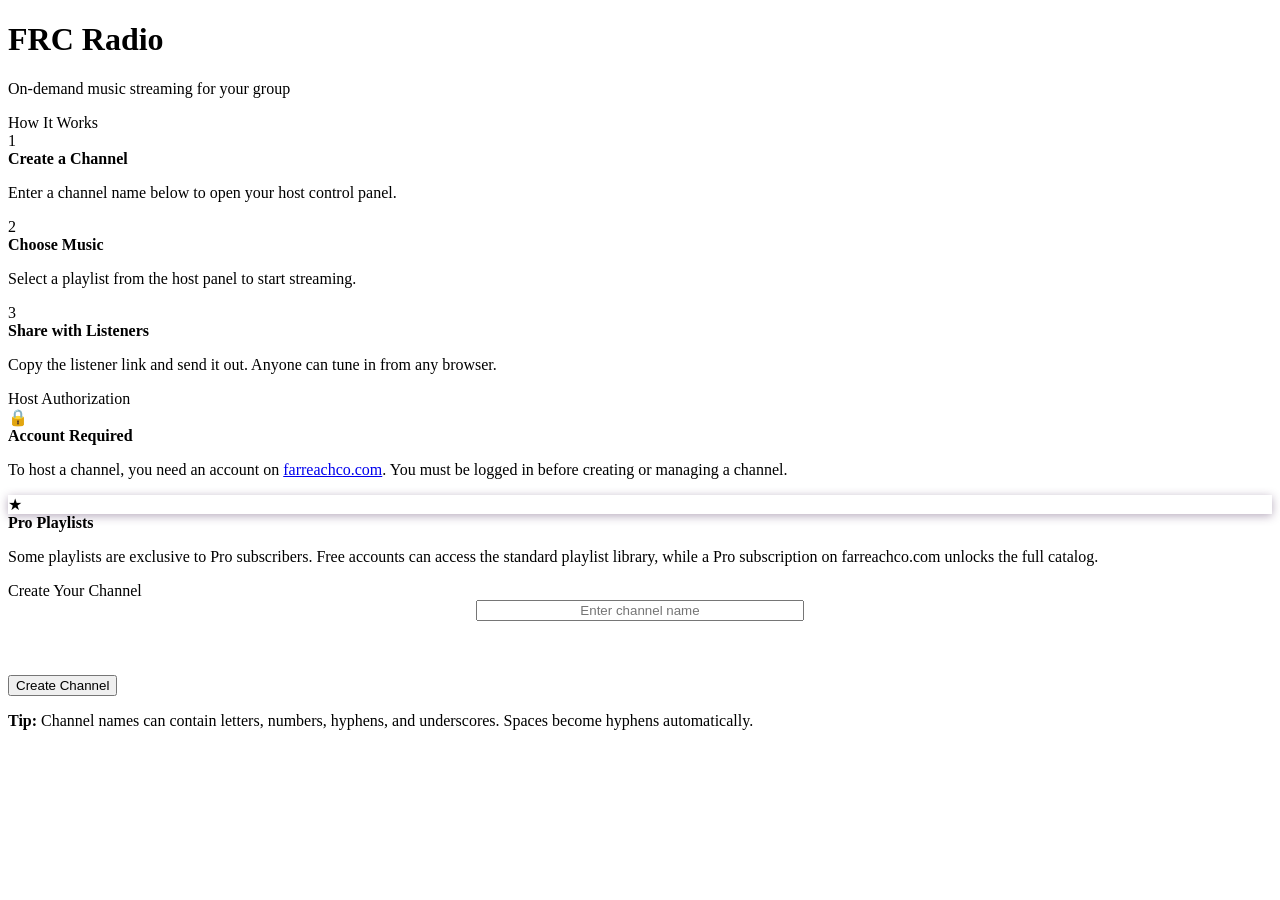
==== static/index.html @ 161c9769 "auth info" ====
<!DOCTYPE html>
<html>
  <head>
    <!-- Google tag (gtag.js) -->
    <script async src="https://www.googletagmanager.com/gtag/js?id=G-V5QGBFS43H"></script>
    <script>
      window.dataLayer = window.dataLayer || [];
      function gtag(){dataLayer.push(arguments);}
      gtag('js', new Date());
      gtag('config', 'G-V5QGBFS43H');
    </script>
    <meta charset="UTF-8" />
    <meta name="viewport" content="width=device-width, initial-scale=1.0" />
    <title>FRC Radio</title>
    <link rel="stylesheet" href="static/style.css" />
  </head>
  <body>
    <h1 class="fade-in">FRC Radio</h1>
    <p class="subtitle fade-in">On-demand music streaming for your group</p>

    <div class="card fade-in">
      <div class="card-header">How It Works</div>
      <div class="steps">
        <div class="step">
          <div class="step-num">1</div>
          <div class="step-content">
            <strong>Create a Channel</strong>
            <p>Enter a channel name below to open your host control panel.</p>
          </div>
        </div>
        <div class="step">
          <div class="step-num">2</div>
          <div class="step-content">
            <strong>Choose Music</strong>
            <p>Select a playlist from the host panel to start streaming.</p>
          </div>
        </div>
        <div class="step">
          <div class="step-num">3</div>
          <div class="step-content">
            <strong>Share with Listeners</strong>
            <p>Copy the listener link and send it out. Anyone can tune in from any browser.</p>
          </div>
        </div>
      </div>
    </div>

    <div class="card fade-in">
      <div class="card-header">Host Authorization</div>
      <div class="steps">
        <div class="step">
          <div class="step-num" style="background: linear-gradient(135deg, var(--blue), var(--blue4)); box-shadow: 0 2px 10px var(--glow-blue);">&#x1f512;</div>
          <div class="step-content">
            <strong>Account Required</strong>
            <p>To host a channel, you need an account on <a href="https://farreachco.com" target="_blank" rel="noopener">farreachco.com</a>. You must be logged in before creating or managing a channel.</p>
          </div>
        </div>
        <div class="step">
          <div class="step-num" style="background: linear-gradient(135deg, var(--purple), rgb(100, 60, 120)); box-shadow: 0 2px 10px rgba(73, 42, 87, 0.4);">&#x2605;</div>
          <div class="step-content">
            <strong>Pro Playlists</strong>
            <p>Some playlists are exclusive to Pro subscribers. Free accounts can access the standard playlist library, while a Pro subscription on farreachco.com unlocks the full catalog.</p>
          </div>
        </div>
      </div>
    </div>

    <div class="card fade-in">
      <div class="card-header">Create Your Channel</div>
      <input
        type="text"
        id="channel-input"
        placeholder="Enter channel name"
        maxlength="256"
        autocomplete="off"
        style="width: 100%; max-width: 320px; height: var(--butt-tall); text-align: center; display: block; margin: 0 auto 12px;"
      />
      <p id="error-msg" class="status-msg error" style="min-height: 1.4em;"></p>
      <button class="primary" onclick="createChannel()">Create Channel</button>
    </div>

    <div class="info-box fade-in">
      <p><strong>Tip:</strong> Channel names can contain letters, numbers, hyphens, and underscores. Spaces become hyphens automatically.</p>
    </div>

    <script>
      const input = document.getElementById("channel-input");
      const errorMsg = document.getElementById("error-msg");

      input.addEventListener("keypress", function(e) {
        if (e.key === "Enter") createChannel();
      });

      function formatChannelName(name) {
        name = name.trim();
        name = name.replace(/\s+/g, "-");
        name = name.replace(/[^a-zA-Z0-9_-]/g, "");
        name = name.replace(/-+/g, "-");
        name = name.replace(/^-+|-+$/g, "");
        return name;
      }

      function validateChannelName(name) {
        if (!name) return "Please enter a channel name";
        if (name.length > 256) return "Channel name is too long";
        if (!/^[a-zA-Z0-9_-]+$/.test(name)) return "Channel name contains invalid characters";
        return null;
      }

      function createChannel() {
        const rawName = input.value;
        const channelName = formatChannelName(rawName);
        const error = validateChannelName(channelName);
        if (error) {
          errorMsg.textContent = error;
          return;
        }
        errorMsg.textContent = "";
        window.location.href = `/host?channel=${encodeURIComponent(channelName)}`;
      }
    </script>
    <div id="site-footer" aria-hidden="true"></div>
  </body>
</html>
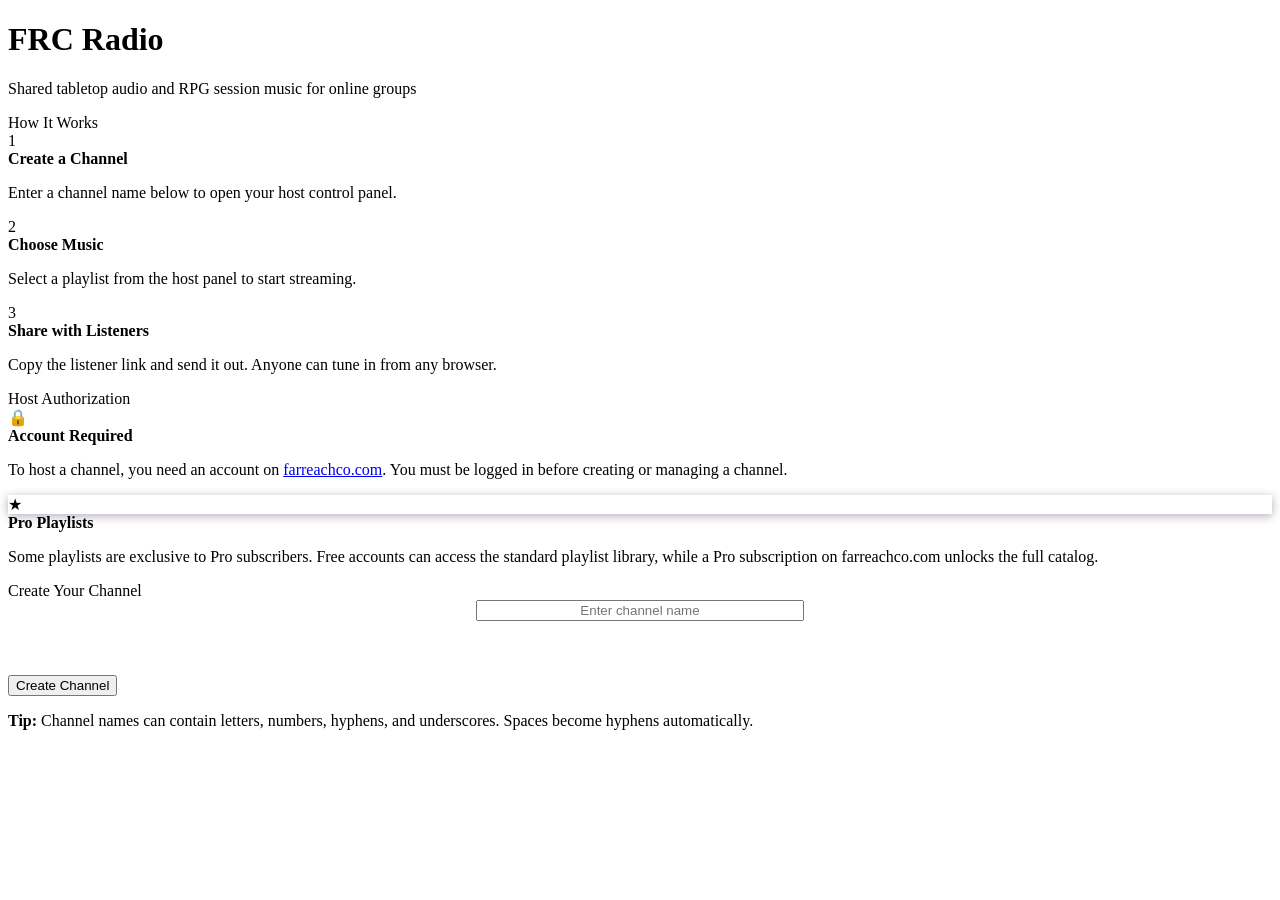
==== commit 040cbcb3: "feat(seo): target tabletop and rpg streaming search terms" ====
--- a/static/index.html
+++ b/static/index.html
@@ -11,12 +11,36 @@
     </script>
     <meta charset="UTF-8" />
     <meta name="viewport" content="width=device-width, initial-scale=1.0" />
-    <title>FRC Radio</title>
+    <title>FRC Radio | Tabletop Audio Streaming for Online Sessions</title>
+    <meta
+      name="description"
+      content="Tabletop audio streaming for online sessions with virtual tabletop audio, RPG session music, D&D ambience streaming, and shared RPG music with players instantly."
+    />
+    <meta
+      name="keywords"
+      content="tabletop audio streaming, virtual tabletop audio, RPG session music, D&D ambience streaming, shared tabletop audio, online RPG ambience, GM audio broadcast, tabletop soundboard online"
+    />
+    <meta name="robots" content="index, follow" />
+    <link rel="canonical" href="__BASE_URL__/" />
+    <meta property="og:type" content="website" />
+    <meta property="og:title" content="FRC Radio | Tabletop Audio Streaming for Online Sessions" />
+    <meta
+      property="og:description"
+      content="Shared tabletop audio and online RPG ambience with fast GM audio broadcast controls for remote players."
+    />
+    <meta property="og:url" content="__BASE_URL__/" />
+    <meta property="og:site_name" content="FRC Radio" />
+    <meta name="twitter:card" content="summary" />
+    <meta name="twitter:title" content="FRC Radio | Tabletop Audio Streaming for Online Sessions" />
+    <meta
+      name="twitter:description"
+      content="Virtual tabletop audio with RPG session music and D&D ambience streaming, shared with players instantly."
+    />
     <link rel="stylesheet" href="static/style.css" />
   </head>
   <body>
     <h1 class="fade-in">FRC Radio</h1>
-    <p class="subtitle fade-in">On-demand music streaming for your group</p>
+    <p class="subtitle fade-in">Shared tabletop audio and RPG session music for online groups</p>
 
     <div class="card fade-in">
       <div class="card-header">How It Works</div>
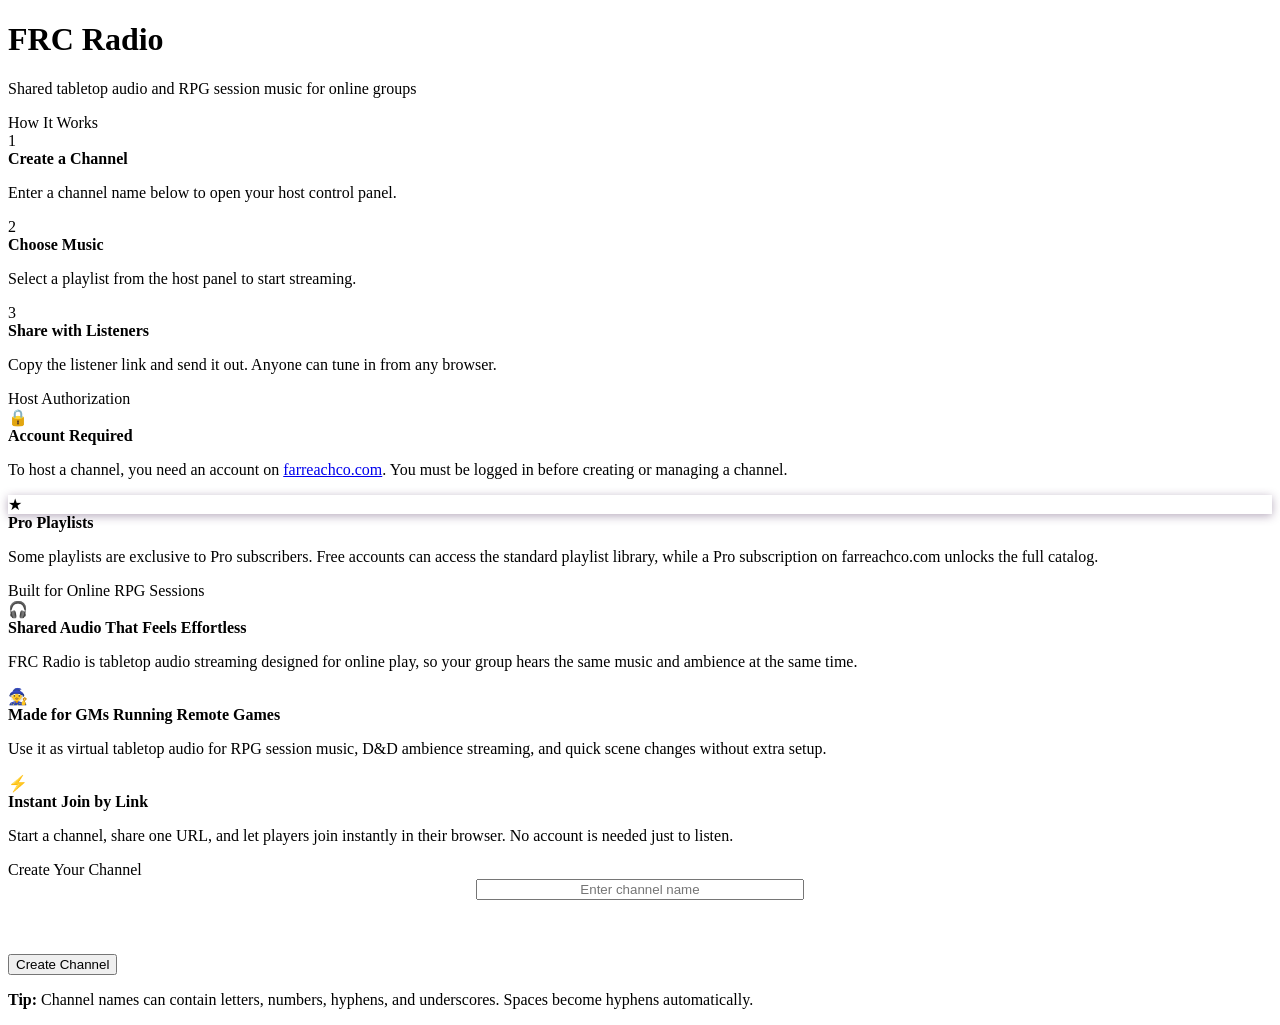
==== commit 1e8de34b: "refactor(seo): humanize homepage keyword copy" ====
--- a/static/index.html
+++ b/static/index.html
@@ -11,30 +11,30 @@
     </script>
     <meta charset="UTF-8" />
     <meta name="viewport" content="width=device-width, initial-scale=1.0" />
-    <title>FRC Radio | Tabletop Audio Streaming for Online Sessions</title>
+    <title>FRC Radio | Audio for Online Tabletop RPG Sessions</title>
     <meta
       name="description"
-      content="Tabletop audio streaming for online sessions with virtual tabletop audio, RPG session music, D&D ambience streaming, and shared RPG music with players instantly."
+      content="Run music and ambience for online tabletop RPG sessions. FRC Radio gives GMs a simple way to share background audio with players instantly through a browser link."
     />
     <meta
       name="keywords"
-      content="tabletop audio streaming, virtual tabletop audio, RPG session music, D&D ambience streaming, shared tabletop audio, online RPG ambience, GM audio broadcast, tabletop soundboard online"
+      content="tabletop audio streaming, virtual tabletop audio, RPG session music, D&D ambience streaming, shared tabletop audio, online RPG ambience, GM audio broadcast, tabletop soundboard online, play music for D&D online, share background music with players, online session ambience, D&D background music online, tabletop ambient sound player, RPG background music browser, instant join audio session, no account tabletop audio, browser audio broadcast, link invite music sharing, lightweight RPG radio"
     />
     <meta name="robots" content="index, follow" />
     <link rel="canonical" href="__BASE_URL__/" />
     <meta property="og:type" content="website" />
-    <meta property="og:title" content="FRC Radio | Tabletop Audio Streaming for Online Sessions" />
+    <meta property="og:title" content="FRC Radio | Audio for Online Tabletop RPG Sessions" />
     <meta
       property="og:description"
-      content="Shared tabletop audio and online RPG ambience with fast GM audio broadcast controls for remote players."
+      content="Create one link, invite players, and run background music and ambience in sync for your online campaign."
     />
     <meta property="og:url" content="__BASE_URL__/" />
     <meta property="og:site_name" content="FRC Radio" />
     <meta name="twitter:card" content="summary" />
-    <meta name="twitter:title" content="FRC Radio | Tabletop Audio Streaming for Online Sessions" />
+    <meta name="twitter:title" content="FRC Radio | Audio for Online Tabletop RPG Sessions" />
     <meta
       name="twitter:description"
-      content="Virtual tabletop audio with RPG session music and D&D ambience streaming, shared with players instantly."
+      content="A lightweight browser audio tool for GMs who want to share session music and ambience with players fast."
     />
     <link rel="stylesheet" href="static/style.css" />
   </head>
@@ -84,6 +84,33 @@
           <div class="step-content">
             <strong>Pro Playlists</strong>
             <p>Some playlists are exclusive to Pro subscribers. Free accounts can access the standard playlist library, while a Pro subscription on farreachco.com unlocks the full catalog.</p>
+          </div>
+        </div>
+      </div>
+    </div>
+
+    <div class="card fade-in">
+      <div class="card-header">Built for Online RPG Sessions</div>
+      <div class="steps">
+        <div class="step">
+          <div class="step-num">&#x1F3A7;</div>
+          <div class="step-content">
+            <strong>Shared Audio That Feels Effortless</strong>
+            <p>FRC Radio is tabletop audio streaming designed for online play, so your group hears the same music and ambience at the same time.</p>
+          </div>
+        </div>
+        <div class="step">
+          <div class="step-num">&#x1F9D9;</div>
+          <div class="step-content">
+            <strong>Made for GMs Running Remote Games</strong>
+            <p>Use it as virtual tabletop audio for RPG session music, D&amp;D ambience streaming, and quick scene changes without extra setup.</p>
+          </div>
+        </div>
+        <div class="step">
+          <div class="step-num">&#x26A1;</div>
+          <div class="step-content">
+            <strong>Instant Join by Link</strong>
+            <p>Start a channel, share one URL, and let players join instantly in their browser. No account is needed just to listen.</p>
           </div>
         </div>
       </div>
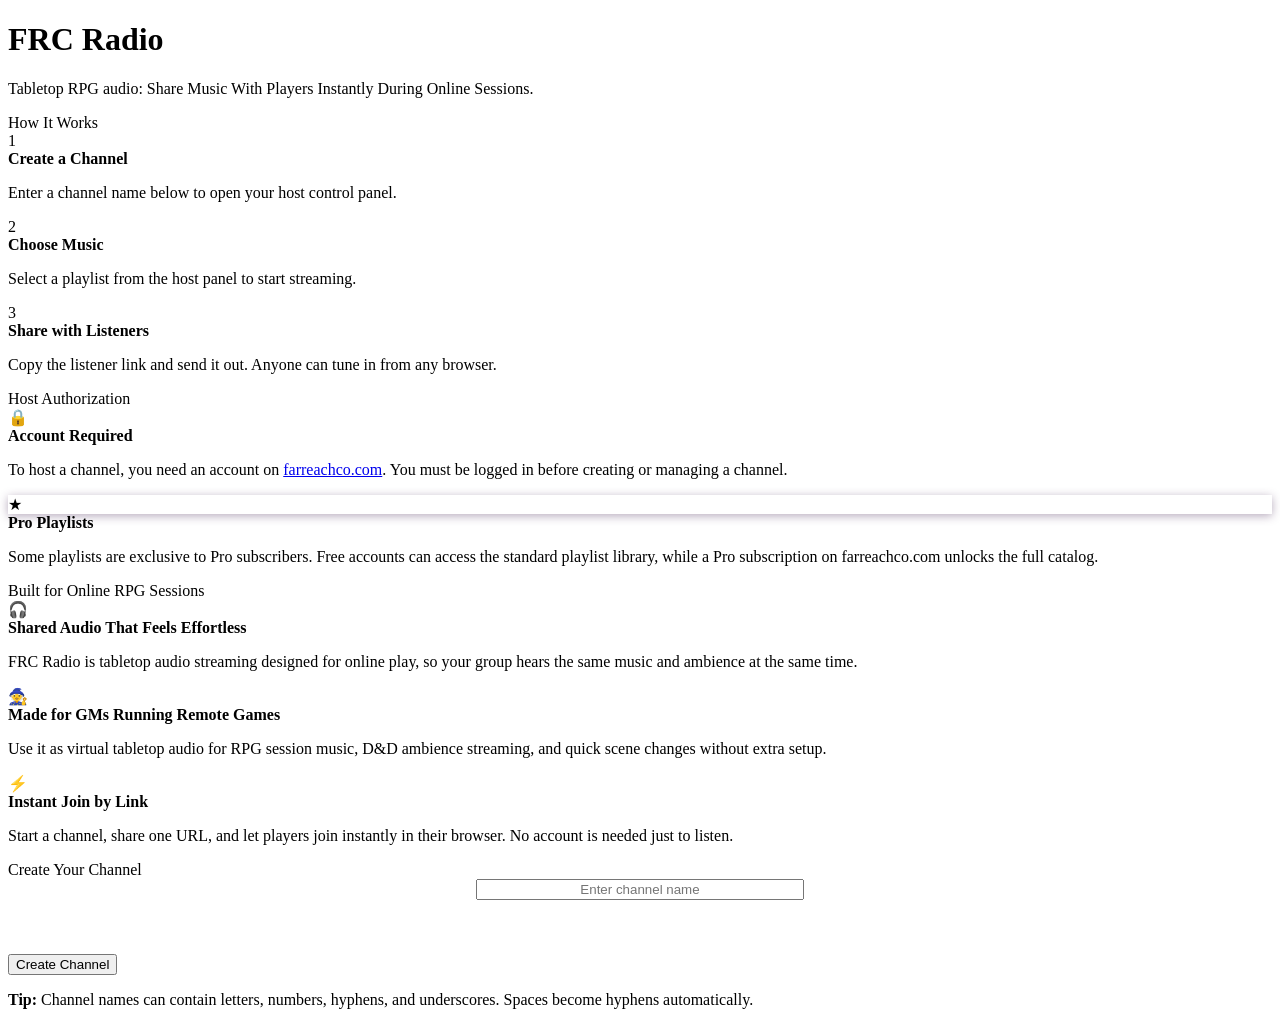
==== commit 52387ed4: "feat(seo): emphasize tabletop RPG messaging on homepage" ====
--- a/static/index.html
+++ b/static/index.html
@@ -11,36 +11,36 @@
     </script>
     <meta charset="UTF-8" />
     <meta name="viewport" content="width=device-width, initial-scale=1.0" />
-    <title>FRC Radio | Audio for Online Tabletop RPG Sessions</title>
+    <title>FRC Radio | Tabletop RPG Audio - Share Music With Players Instantly During Online Sessions</title>
     <meta
       name="description"
-      content="Run music and ambience for online tabletop RPG sessions. FRC Radio gives GMs a simple way to share background audio with players instantly through a browser link."
+      content="Tabletop RPG audio for online campaigns. Share Music With Players Instantly During Online Sessions and keep music and ambience in sync with one browser link."
     />
     <meta
       name="keywords"
-      content="tabletop audio streaming, virtual tabletop audio, RPG session music, D&D ambience streaming, shared tabletop audio, online RPG ambience, GM audio broadcast, tabletop soundboard online, play music for D&D online, share background music with players, online session ambience, D&D background music online, tabletop ambient sound player, RPG background music browser, instant join audio session, no account tabletop audio, browser audio broadcast, link invite music sharing, lightweight RPG radio"
+      content="share music with players instantly during online sessions, tabletop audio streaming, virtual tabletop audio, RPG session music, D&D ambience streaming, shared tabletop audio, online RPG ambience, GM audio broadcast, tabletop soundboard online, play music for D&D online, share background music with players, online session ambience, D&D background music online, tabletop ambient sound player, RPG background music browser, instant join audio session, no account tabletop audio, browser audio broadcast, link invite music sharing, lightweight RPG radio"
     />
     <meta name="robots" content="index, follow" />
     <link rel="canonical" href="__BASE_URL__/" />
     <meta property="og:type" content="website" />
-    <meta property="og:title" content="FRC Radio | Audio for Online Tabletop RPG Sessions" />
+    <meta property="og:title" content="FRC Radio | Tabletop RPG Audio for Online Sessions" />
     <meta
       property="og:description"
-      content="Create one link, invite players, and run background music and ambience in sync for your online campaign."
+      content="Built for tabletop RPG groups: share music and ambience instantly during online sessions with one simple link."
     />
     <meta property="og:url" content="__BASE_URL__/" />
     <meta property="og:site_name" content="FRC Radio" />
     <meta name="twitter:card" content="summary" />
-    <meta name="twitter:title" content="FRC Radio | Audio for Online Tabletop RPG Sessions" />
+    <meta name="twitter:title" content="FRC Radio | Tabletop RPG Audio for Online Sessions" />
     <meta
       name="twitter:description"
-      content="A lightweight browser audio tool for GMs who want to share session music and ambience with players fast."
+      content="Tabletop RPG audio streaming for GMs who need to share music with players instantly during online sessions."
     />
     <link rel="stylesheet" href="static/style.css" />
   </head>
   <body>
     <h1 class="fade-in">FRC Radio</h1>
-    <p class="subtitle fade-in">Shared tabletop audio and RPG session music for online groups</p>
+    <p class="subtitle fade-in">Tabletop RPG audio: Share Music With Players Instantly During Online Sessions.</p>
 
     <div class="card fade-in">
       <div class="card-header">How It Works</div>
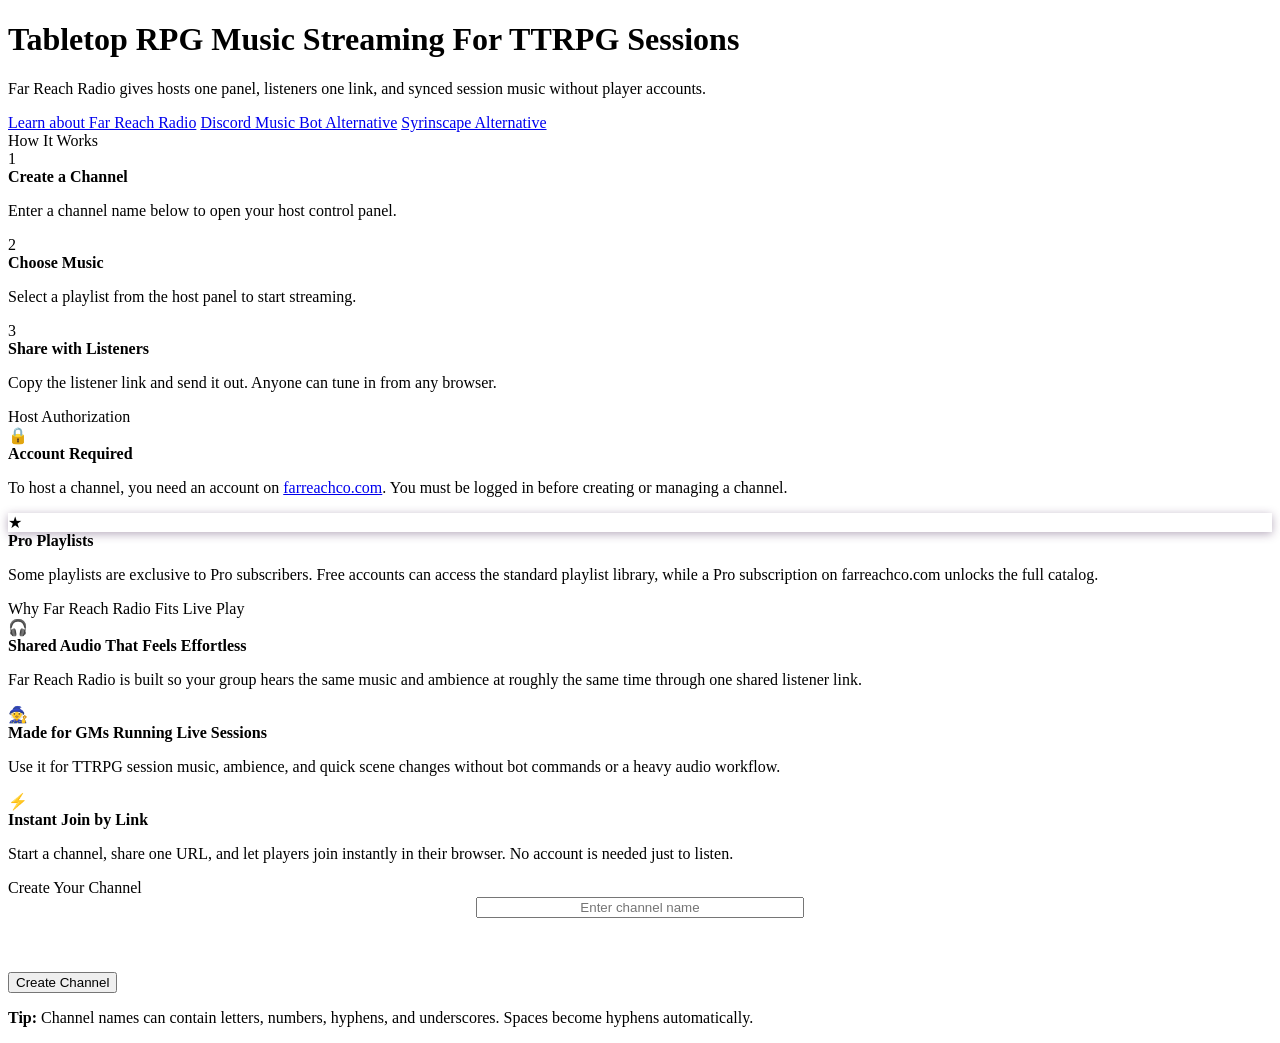
==== commit 82aeedb9: "feat: align radio landing pages with marketing messaging" ====
--- a/static/index.html
+++ b/static/index.html
@@ -11,36 +11,38 @@
     </script>
     <meta charset="UTF-8" />
     <meta name="viewport" content="width=device-width, initial-scale=1.0" />
-    <title>FRC Radio | Tabletop RPG Audio - Share Music With Players Instantly During Online Sessions</title>
+    <title>Tabletop RPG Music Streaming For TTRPG Sessions | Far Reach Radio</title>
     <meta
       name="description"
-      content="Tabletop RPG audio for online campaigns. Share Music With Players Instantly During Online Sessions and keep music and ambience in sync with one browser link."
-    />
-    <meta
-      name="keywords"
-      content="share music with players instantly during online sessions, tabletop audio streaming, virtual tabletop audio, RPG session music, D&D ambience streaming, shared tabletop audio, online RPG ambience, GM audio broadcast, tabletop soundboard online, play music for D&D online, share background music with players, online session ambience, D&D background music online, tabletop ambient sound player, RPG background music browser, instant join audio session, no account tabletop audio, browser audio broadcast, link invite music sharing, lightweight RPG radio"
+      content="Far Reach Radio is a browser-based tabletop RPG music streaming tool for TTRPG sessions with synced listening, one host panel, one link, and no player accounts."
     />
     <meta name="robots" content="index, follow" />
     <link rel="canonical" href="__BASE_URL__/" />
     <meta property="og:type" content="website" />
-    <meta property="og:title" content="FRC Radio | Tabletop RPG Audio for Online Sessions" />
+    <meta property="og:title" content="Tabletop RPG Music Streaming For TTRPG Sessions | Far Reach Radio" />
     <meta
       property="og:description"
-      content="Built for tabletop RPG groups: share music and ambience instantly during online sessions with one simple link."
+      content="Run synced tabletop RPG music with one host panel, one listener link, 200+ original pieces, and a cleaner alternative to bot-driven audio setup."
     />
     <meta property="og:url" content="__BASE_URL__/" />
     <meta property="og:site_name" content="FRC Radio" />
     <meta name="twitter:card" content="summary" />
-    <meta name="twitter:title" content="FRC Radio | Tabletop RPG Audio for Online Sessions" />
+    <meta name="twitter:title" content="Tabletop RPG Music Streaming For TTRPG Sessions | Far Reach Radio" />
     <meta
       name="twitter:description"
-      content="Tabletop RPG audio streaming for GMs who need to share music with players instantly during online sessions."
+      content="Run synced tabletop RPG music with one host panel, one listener link, 200+ original pieces, and a cleaner alternative to bot-driven audio setup."
     />
     <link rel="stylesheet" href="static/style.css" />
   </head>
   <body>
-    <h1 class="fade-in">FRC Radio</h1>
-    <p class="subtitle fade-in">Tabletop RPG audio: Share Music With Players Instantly During Online Sessions.</p>
+    <h1 class="fade-in">Tabletop RPG Music Streaming For TTRPG Sessions</h1>
+    <p class="subtitle fade-in">Far Reach Radio gives hosts one panel, listeners one link, and synced session music without player accounts.</p>
+
+    <div class="top-links fade-in">
+      <a href="https://farreachco.com/radio" target="_blank" rel="noopener">Learn about Far Reach Radio</a>
+      <a href="https://farreachco.com/discord-music-bot-alternative" target="_blank" rel="noopener">Discord Music Bot Alternative</a>
+      <a href="https://farreachco.com/syrinscape-alternative" target="_blank" rel="noopener">Syrinscape Alternative</a>
+    </div>
 
     <div class="card fade-in">
       <div class="card-header">How It Works</div>
@@ -90,20 +92,20 @@
     </div>
 
     <div class="card fade-in">
-      <div class="card-header">Built for Online RPG Sessions</div>
+      <div class="card-header">Why Far Reach Radio Fits Live Play</div>
       <div class="steps">
         <div class="step">
           <div class="step-num">&#x1F3A7;</div>
           <div class="step-content">
             <strong>Shared Audio That Feels Effortless</strong>
-            <p>FRC Radio is tabletop audio streaming designed for online play, so your group hears the same music and ambience at the same time.</p>
+            <p>Far Reach Radio is built so your group hears the same music and ambience at roughly the same time through one shared listener link.</p>
           </div>
         </div>
         <div class="step">
           <div class="step-num">&#x1F9D9;</div>
           <div class="step-content">
-            <strong>Made for GMs Running Remote Games</strong>
-            <p>Use it as virtual tabletop audio for RPG session music, D&amp;D ambience streaming, and quick scene changes without extra setup.</p>
+            <strong>Made for GMs Running Live Sessions</strong>
+            <p>Use it for TTRPG session music, ambience, and quick scene changes without bot commands or a heavy audio workflow.</p>
           </div>
         </div>
         <div class="step">
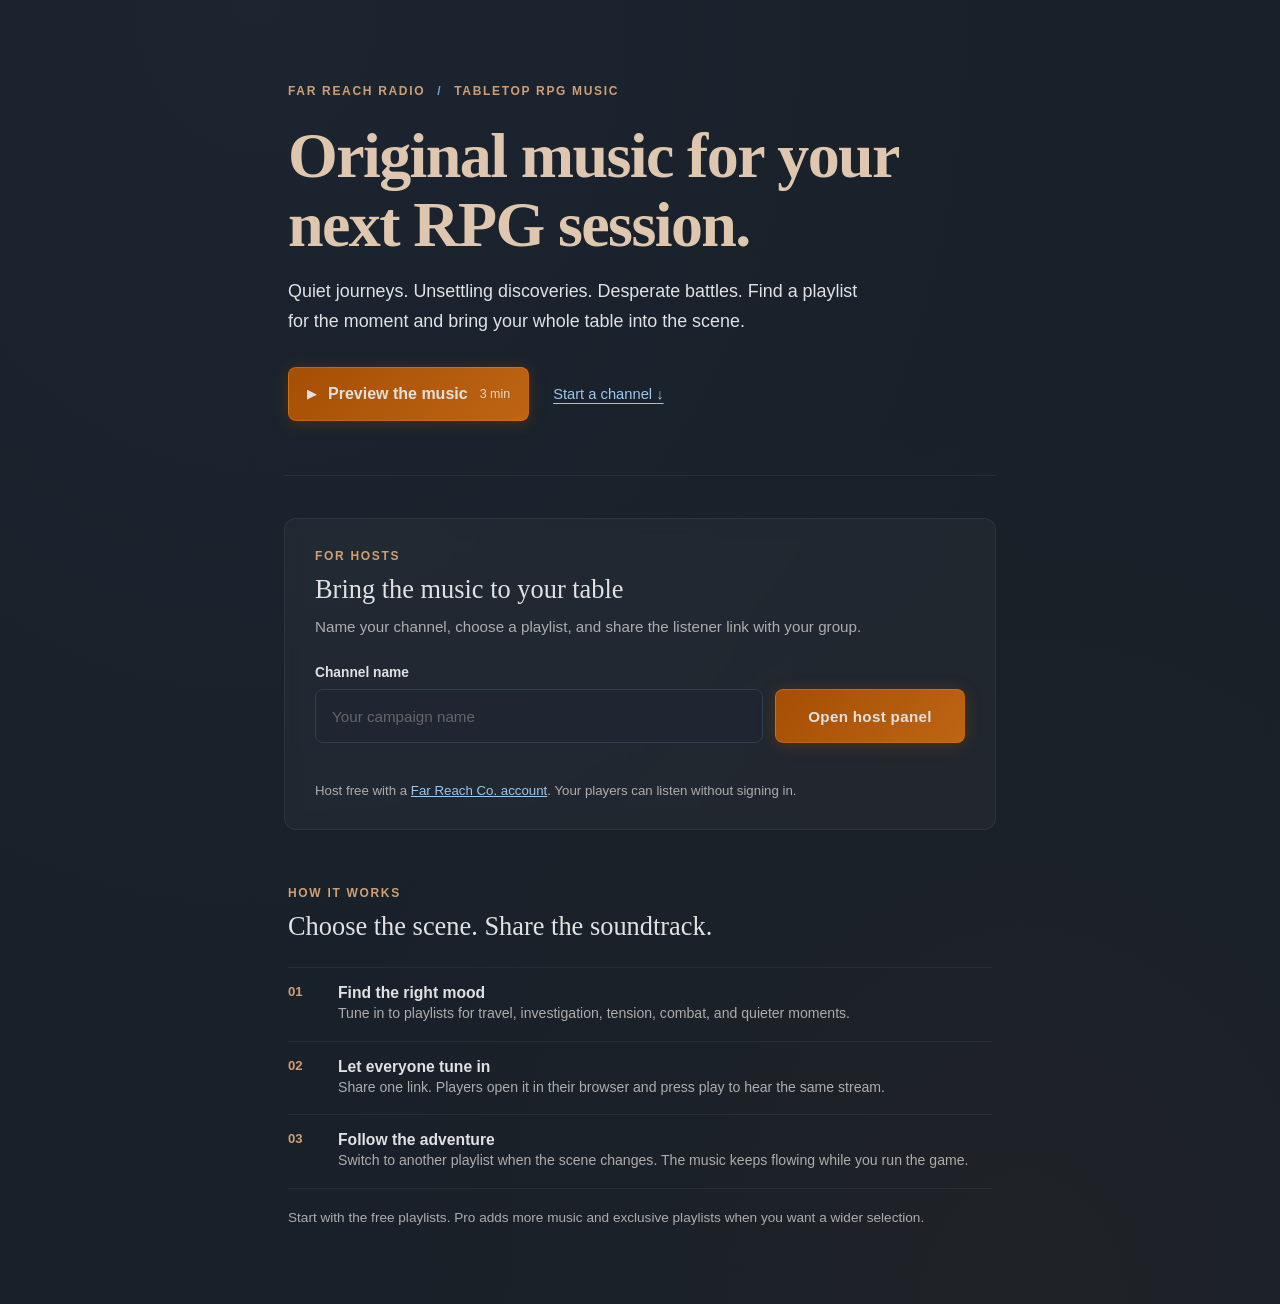
==== commit c83078c1: "Feature Radio sampler and simplify shared playlist hosting" ====
--- a/static/index.html
+++ b/static/index.html
@@ -1,5 +1,5 @@
 <!DOCTYPE html>
-<html>
+<html lang="en">
   <head>
     <!-- Google tag (gtag.js) -->
     <script async src="https://www.googletagmanager.com/gtag/js?id=G-V5QGBFS43H"></script>
@@ -11,166 +11,84 @@
     </script>
     <meta charset="UTF-8" />
     <meta name="viewport" content="width=device-width, initial-scale=1.0" />
-    <title>Tabletop RPG Music Streaming For TTRPG Sessions | Far Reach Radio</title>
-    <meta
-      name="description"
-      content="Far Reach Radio is a browser-based tabletop RPG music streaming tool for TTRPG sessions with synced listening, one host panel, one link, and no player accounts."
-    />
+    <link rel="icon" href="data:," />
+    <title>Tabletop RPG Music &amp; Free Playlists | Far Reach Radio</title>
+    <meta name="description" content="Original music for your next tabletop RPG session. Explore free playlists for travel, mystery, and combat. Hear a sampler, then share a stream with your group." />
     <meta name="robots" content="index, follow" />
     <link rel="canonical" href="__BASE_URL__/" />
     <meta property="og:type" content="website" />
-    <meta property="og:title" content="Tabletop RPG Music Streaming For TTRPG Sessions | Far Reach Radio" />
-    <meta
-      property="og:description"
-      content="Run synced tabletop RPG music with one host panel, one listener link, 200+ original pieces, and a cleaner alternative to bot-driven audio setup."
-    />
+    <meta property="og:title" content="Original music for your next RPG session | Far Reach Radio" />
+    <meta property="og:description" content="From quiet journeys to desperate battles. Hear 18 tracks from our free playlists in a three-minute sampler, then bring the music to your table." />
     <meta property="og:url" content="__BASE_URL__/" />
-    <meta property="og:site_name" content="FRC Radio" />
+    <meta property="og:site_name" content="Far Reach Radio" />
     <meta name="twitter:card" content="summary" />
-    <meta name="twitter:title" content="Tabletop RPG Music Streaming For TTRPG Sessions | Far Reach Radio" />
-    <meta
-      name="twitter:description"
-      content="Run synced tabletop RPG music with one host panel, one listener link, 200+ original pieces, and a cleaner alternative to bot-driven audio setup."
-    />
-    <link rel="stylesheet" href="static/style.css" />
+    <meta name="twitter:title" content="Original music for your next RPG session | Far Reach Radio" />
+    <meta name="twitter:description" content="From quiet journeys to desperate battles. Hear 18 tracks from our free playlists in a three-minute sampler, then bring the music to your table." />
+    <link rel="stylesheet" href="/static/style.css" />
+    <link rel="stylesheet" href="/static/home.css" />
   </head>
-  <body>
-    <h1 class="fade-in">Tabletop RPG Music Streaming For TTRPG Sessions</h1>
-    <p class="subtitle fade-in">Far Reach Radio gives hosts one panel, listeners one link, and synced session music without player accounts.</p>
+  <body class="home-page">
+    <main>
+      <section class="home-hero fade-in" aria-labelledby="home-title">
+        <p class="home-eyebrow">Far Reach Radio <span aria-hidden="true">/</span> Tabletop RPG music</p>
+        <h1 id="home-title">Original music for your next RPG session.</h1>
+        <p class="home-lead">Quiet journeys. Unsettling discoveries. Desperate battles. Find a playlist for the moment and bring your whole table into the scene.</p>
+        <div class="home-actions">
+          <a class="home-sampler-link" href="/samples"><span class="home-play" aria-hidden="true">▶</span> Preview the music <span class="home-duration">3 min</span></a>
+          <a class="home-text-link" href="#start-channel">Start a channel <span aria-hidden="true">↓</span></a>
+        </div>
+      </section>
 
-    <div class="top-links fade-in">
-      <a href="https://farreachco.com/radio" target="_blank" rel="noopener">Learn about Far Reach Radio</a>
-      <a href="https://farreachco.com/discord-music-bot-alternative" target="_blank" rel="noopener">Discord Music Bot Alternative</a>
-      <a href="https://farreachco.com/syrinscape-alternative" target="_blank" rel="noopener">Syrinscape Alternative</a>
-    </div>
+      <section class="home-channel card fade-in" id="start-channel" aria-labelledby="channel-title">
+        <p class="home-section-label">For hosts</p>
+        <h2 id="channel-title">Bring the music to your table</h2>
+        <p>Name your channel, choose a playlist, and share the listener link with your group.</p>
+        <form id="channel-form" novalidate>
+          <label for="channel-input">Channel name</label>
+          <div class="home-form-row">
+            <input type="text" id="channel-input" placeholder="Your campaign name" maxlength="256" autocomplete="off" />
+            <button class="primary" type="submit">Open host panel</button>
+          </div>
+          <p id="error-msg" class="status-msg error" role="alert"></p>
+        </form>
+        <p class="home-account-note">Host free with a <a href="https://farreachco.com" target="_blank" rel="noopener">Far Reach Co. account</a>. Your players can listen without signing in.</p>
+      </section>
 
-    <div class="card fade-in">
-      <div class="card-header">How It Works</div>
-      <div class="steps">
-        <div class="step">
-          <div class="step-num">1</div>
-          <div class="step-content">
-            <strong>Create a Channel</strong>
-            <p>Enter a channel name below to open your host control panel.</p>
-          </div>
-        </div>
-        <div class="step">
-          <div class="step-num">2</div>
-          <div class="step-content">
-            <strong>Choose Music</strong>
-            <p>Select a playlist from the host panel to start streaming.</p>
-          </div>
-        </div>
-        <div class="step">
-          <div class="step-num">3</div>
-          <div class="step-content">
-            <strong>Share with Listeners</strong>
-            <p>Copy the listener link and send it out. Anyone can tune in from any browser.</p>
-          </div>
-        </div>
-      </div>
-    </div>
-
-    <div class="card fade-in">
-      <div class="card-header">Host Authorization</div>
-      <div class="steps">
-        <div class="step">
-          <div class="step-num" style="background: linear-gradient(135deg, var(--blue), var(--blue4)); box-shadow: 0 2px 10px var(--glow-blue);">&#x1f512;</div>
-          <div class="step-content">
-            <strong>Account Required</strong>
-            <p>To host a channel, you need an account on <a href="https://farreachco.com" target="_blank" rel="noopener">farreachco.com</a>. You must be logged in before creating or managing a channel.</p>
-          </div>
-        </div>
-        <div class="step">
-          <div class="step-num" style="background: linear-gradient(135deg, var(--purple), rgb(100, 60, 120)); box-shadow: 0 2px 10px rgba(73, 42, 87, 0.4);">&#x2605;</div>
-          <div class="step-content">
-            <strong>Pro Playlists</strong>
-            <p>Some playlists are exclusive to Pro subscribers. Free accounts can access the standard playlist library, while a Pro subscription on farreachco.com unlocks the full catalog.</p>
-          </div>
-        </div>
-      </div>
-    </div>
-
-    <div class="card fade-in">
-      <div class="card-header">Why Far Reach Radio Fits Live Play</div>
-      <div class="steps">
-        <div class="step">
-          <div class="step-num">&#x1F3A7;</div>
-          <div class="step-content">
-            <strong>Shared Audio That Feels Effortless</strong>
-            <p>Far Reach Radio is built so your group hears the same music and ambience at roughly the same time through one shared listener link.</p>
-          </div>
-        </div>
-        <div class="step">
-          <div class="step-num">&#x1F9D9;</div>
-          <div class="step-content">
-            <strong>Made for GMs Running Live Sessions</strong>
-            <p>Use it for TTRPG session music, ambience, and quick scene changes without bot commands or a heavy audio workflow.</p>
-          </div>
-        </div>
-        <div class="step">
-          <div class="step-num">&#x26A1;</div>
-          <div class="step-content">
-            <strong>Instant Join by Link</strong>
-            <p>Start a channel, share one URL, and let players join instantly in their browser. No account is needed just to listen.</p>
-          </div>
-        </div>
-      </div>
-    </div>
-
-    <div class="card fade-in">
-      <div class="card-header">Create Your Channel</div>
-      <input
-        type="text"
-        id="channel-input"
-        placeholder="Enter channel name"
-        maxlength="256"
-        autocomplete="off"
-        style="width: 100%; max-width: 320px; height: var(--butt-tall); text-align: center; display: block; margin: 0 auto 12px;"
-      />
-      <p id="error-msg" class="status-msg error" style="min-height: 1.4em;"></p>
-      <button class="primary" onclick="createChannel()">Create Channel</button>
-    </div>
-
-    <div class="info-box fade-in">
-      <p><strong>Tip:</strong> Channel names can contain letters, numbers, hyphens, and underscores. Spaces become hyphens automatically.</p>
-    </div>
+      <section class="home-how fade-in" aria-labelledby="how-title">
+        <p class="home-section-label">How it works</p>
+        <h2 id="how-title">Choose the scene. Share the soundtrack.</h2>
+        <ol class="home-steps">
+          <li><span class="home-step-number">01</span><div><strong>Find the right mood</strong><p>Tune in to playlists for travel, investigation, tension, combat, and quieter moments.</p></div></li>
+          <li><span class="home-step-number">02</span><div><strong>Let everyone tune in</strong><p>Share one link. Players open it in their browser and press play to hear the same stream.</p></div></li>
+          <li><span class="home-step-number">03</span><div><strong>Follow the adventure</strong><p>Switch to another playlist when the scene changes. The music keeps flowing while you run the game.</p></div></li>
+        </ol>
+        <p class="home-catalog-note">Start with the free playlists. Pro adds more music and exclusive playlists when you want a wider selection.</p>
+      </section>
+    </main>
 
     <script>
       const input = document.getElementById("channel-input");
       const errorMsg = document.getElementById("error-msg");
-
-      input.addEventListener("keypress", function(e) {
-        if (e.key === "Enter") createChannel();
-      });
 
       function formatChannelName(name) {
         name = name.trim();
         name = name.replace(/\s+/g, "-");
         name = name.replace(/[^a-zA-Z0-9_-]/g, "");
         name = name.replace(/-+/g, "-");
-        name = name.replace(/^-+|-+$/g, "");
-        return name;
+        return name.replace(/^-+|-+$/g, "");
       }
 
-      function validateChannelName(name) {
-        if (!name) return "Please enter a channel name";
-        if (name.length > 256) return "Channel name is too long";
-        if (!/^[a-zA-Z0-9_-]+$/.test(name)) return "Channel name contains invalid characters";
-        return null;
-      }
-
-      function createChannel() {
-        const rawName = input.value;
-        const channelName = formatChannelName(rawName);
-        const error = validateChannelName(channelName);
-        if (error) {
-          errorMsg.textContent = error;
+      document.getElementById("channel-form").addEventListener("submit", function (event) {
+        event.preventDefault();
+        const channelName = formatChannelName(input.value);
+        if (!channelName) {
+          errorMsg.textContent = "Please enter a channel name.";
+          input.focus();
           return;
         }
         errorMsg.textContent = "";
         window.location.href = `/host?channel=${encodeURIComponent(channelName)}`;
-      }
+      });
     </script>
     <div id="site-footer" aria-hidden="true"></div>
   </body>
--- a/static/style.css
+++ b/static/style.css
@@ -0,0 +1,680 @@
+/* ===== FRC Radio Design System ===== */
+
+@import url('https://fonts.googleapis.com/css2?family=DM+Serif+Display&family=DM+Sans:wght@400;500;600&display=swap');
+
+:root {
+  --main-white: rgb(205, 205, 205);
+  --bright-white: rgb(225, 225, 225);
+  --main-dark: rgb(24, 32, 41);
+  --main-gray: rgb(103, 101, 101);
+  --light-gray: rgb(174, 173, 173);
+  --blue: rgb(72, 99, 125);
+  --blue2: rgb(107, 131, 154);
+  --blue3: #1f2531;
+  --blue4: rgb(43, 64, 83);
+  --blue5: rgb(47, 64, 84);
+  --blue6: rgb(116, 167, 215);
+  --link-blue: rgb(158, 197, 235);
+  --purple: rgb(73, 42, 87);
+  --pink: rgb(221, 196, 248);
+  --green: rgb(161, 190, 128);
+  --green2: rgb(49, 74, 36);
+  --orange: rgb(165, 79, 4);
+  --orange2: rgb(209, 158, 116);
+  --orange3: rgb(222, 199, 174);
+  --orange4: rgb(213, 189, 161);
+  --red1: rgb(206, 101, 101);
+  --red2: rgb(120, 51, 51);
+  --red3: rgb(241, 143, 143);
+  --border-radius: 4px;
+  --main-distance: 8px;
+  --butt-wide: 250px;
+  --butt-tall: 54px;
+
+  /* Elevated palette */
+  --surface: rgba(255, 255, 255, 0.03);
+  --surface-hover: rgba(255, 255, 255, 0.06);
+  --border-subtle: rgba(255, 255, 255, 0.06);
+  --glow-orange: rgba(165, 79, 4, 0.3);
+  --glow-blue: rgba(116, 167, 215, 0.15);
+  --glow-green: rgba(161, 190, 128, 0.2);
+}
+
+* {
+  margin: 0;
+  padding: 0;
+  box-sizing: border-box;
+}
+
+body {
+  background-color: var(--main-dark);
+  background-image:
+    radial-gradient(ellipse at 20% 0%, rgba(72, 99, 125, 0.08) 0%, transparent 60%),
+    radial-gradient(ellipse at 80% 100%, rgba(165, 79, 4, 0.05) 0%, transparent 50%);
+  min-height: 100vh;
+  max-width: 640px;
+  margin: 0 auto;
+  padding: 0 20px 40px;
+  text-align: center;
+  font-family: 'DM Sans', sans-serif;
+  -webkit-font-smoothing: antialiased;
+}
+
+/* ===== Typography ===== */
+
+h1 {
+  font-family: YoungSerif, 'DM Serif Display', Georgia, serif;
+  color: var(--orange3);
+  font-size: 1.5rem;
+  letter-spacing: 0.02em;
+  margin: 40px 0 8px;
+}
+
+h3 {
+  font-family: YoungSerif, 'DM Serif Display', Georgia, serif;
+  color: var(--main-white);
+  font-size: 1.2rem;
+  margin: 10px 0;
+}
+
+h4 {
+  font-family: YoungSerif, 'DM Serif Display', Georgia, serif;
+  color: var(--main-white);
+  font-size: 1.05rem;
+  margin: 10px 0;
+}
+
+p {
+  color: var(--main-white);
+  line-height: 1.6;
+  font-size: 0.95rem;
+}
+
+a {
+  color: var(--link-blue);
+  transition: color 0.2s ease;
+}
+a:hover {
+  color: var(--blue6);
+}
+
+.subtitle {
+  color: var(--light-gray);
+  font-size: 0.95rem;
+  margin-bottom: 30px;
+}
+
+.top-links {
+  display: flex;
+  flex-wrap: wrap;
+  justify-content: center;
+  gap: 10px 18px;
+  margin: -10px 0 26px;
+}
+
+.top-links a {
+  font-size: 0.88rem;
+  text-decoration: none;
+  border-bottom: 1px solid rgba(158, 197, 235, 0.35);
+  padding-bottom: 2px;
+}
+
+/* ===== Card / Surface ===== */
+
+.card {
+  background: var(--surface);
+  border: 1px solid var(--border-subtle);
+  border-radius: 12px;
+  padding: 28px 24px;
+  margin: 20px 0;
+  backdrop-filter: blur(8px);
+  transition: border-color 0.3s ease;
+}
+
+.card:hover {
+  border-color: rgba(255, 255, 255, 0.1);
+}
+
+.card-header {
+  font-family: YoungSerif, 'DM Serif Display', Georgia, serif;
+  color: var(--orange3);
+  font-size: 1rem;
+  margin-bottom: 16px;
+  letter-spacing: 0.03em;
+  text-transform: uppercase;
+  font-size: 0.8rem;
+}
+
+/* ===== Buttons ===== */
+
+button {
+  display: inline-flex;
+  align-items: center;
+  justify-content: center;
+  gap: 8px;
+  margin: 5px;
+  width: var(--butt-wide);
+  height: var(--butt-tall);
+  font-family: 'DM Sans', sans-serif;
+  font-weight: 600;
+  font-size: 0.95rem;
+  letter-spacing: 0.02em;
+  cursor: pointer;
+  background: linear-gradient(135deg, var(--blue3), var(--blue4));
+  color: var(--blue6);
+  border: 1px solid var(--blue5);
+  border-radius: 8px;
+  box-shadow: 0 2px 12px rgba(0, 0, 0, 0.3);
+  transition: all 0.25s ease;
+}
+
+button:hover {
+  color: var(--green);
+  border-color: var(--green2);
+  box-shadow: 0 2px 20px var(--glow-green);
+  transform: translateY(-1px);
+}
+
+button:active {
+  transform: translateY(0);
+  box-shadow: 0 1px 8px rgba(0, 0, 0, 0.4);
+}
+
+button:disabled {
+  opacity: 0.4;
+  cursor: not-allowed;
+  transform: none;
+}
+
+button.primary {
+  background: linear-gradient(135deg, var(--orange), rgb(190, 100, 20));
+  color: var(--bright-white);
+  border-color: rgba(255, 140, 0, 0.3);
+  box-shadow: 0 2px 16px var(--glow-orange);
+}
+
+button.primary:hover {
+  color: #fff;
+  box-shadow: 0 4px 24px rgba(165, 79, 4, 0.5);
+  border-color: rgba(255, 140, 0, 0.5);
+}
+
+/* ===== Selects ===== */
+
+#category-select,
+#playlist-select {
+  display: block;
+  margin: 12px auto 16px auto;
+  text-align: center;
+  width: var(--butt-wide);
+  height: var(--butt-tall);
+  font-family: 'DM Sans', sans-serif;
+  font-size: 0.95rem;
+  font-weight: 500;
+  background: var(--blue3);
+  color: var(--blue6);
+  border: 1px solid var(--blue5);
+  border-radius: 8px;
+  box-shadow: none;
+  transition: border-color 0.15s ease, color 0.15s ease;
+  -webkit-appearance: none;
+  -moz-appearance: none;
+  appearance: none;
+  cursor: pointer;
+  padding: 0 16px;
+}
+
+#category-select:hover {
+  color: var(--blue6);
+  border-color: var(--blue6);
+  box-shadow: none;
+}
+
+#category-select:focus {
+  outline: none;
+  border-color: var(--blue6);
+}
+
+#playlist-select {
+  transition: none;
+}
+
+#playlist-select:hover,
+#playlist-select:focus {
+  color: var(--blue6);
+  border-color: var(--blue5);
+  box-shadow: none;
+  outline: none;
+}
+
+#playlist-select:disabled {
+  opacity: 0.4;
+  cursor: not-allowed;
+}
+
+/* ===== Inputs ===== */
+
+input {
+  background-color: var(--blue3);
+  color: var(--main-white);
+  font-family: 'DM Sans', sans-serif;
+}
+
+input[type="text"],
+input[type="url"] {
+  border: 1px solid var(--blue5);
+  border-radius: 8px;
+  padding: 12px 16px;
+  font-size: 0.95rem;
+  transition: all 0.25s ease;
+}
+
+input[type="text"]:focus,
+input[type="url"]:focus {
+  outline: none;
+  border-color: var(--blue6);
+  box-shadow: 0 0 16px var(--glow-blue);
+}
+
+input[type="text"]::placeholder {
+  color: var(--main-gray);
+}
+
+/* ===== Volume Slider ===== */
+
+.volume-text {
+  font-family: 'DM Sans', sans-serif;
+  font-weight: 500;
+  color: var(--orange2);
+  display: block;
+  margin-bottom: 5px;
+  font-size: 0.9rem;
+}
+
+#volumeControl {
+  margin: 20px auto;
+  padding: 10px;
+  max-width: 400px;
+  text-align: center;
+}
+
+input[type="range"] {
+  -webkit-appearance: none;
+  width: 75%;
+  height: 20px;
+  background: transparent;
+  margin: 10px 0;
+}
+
+input[type="range"]::-webkit-slider-runnable-track {
+  width: 100%;
+  height: 6px;
+  cursor: pointer;
+  background: linear-gradient(90deg, var(--blue4), var(--blue3));
+  border-radius: 3px;
+  border: 1px solid rgba(255, 140, 0, 0.3);
+}
+
+input[type="range"]::-webkit-slider-thumb {
+  -webkit-appearance: none;
+  border: none;
+  height: 22px;
+  width: 22px;
+  border-radius: 50%;
+  background: radial-gradient(circle, #ff8c00, #e07800);
+  margin-top: -8px;
+  cursor: pointer;
+  box-shadow: 0 0 12px rgba(255, 140, 0, 0.5);
+  transition: transform 0.2s ease, box-shadow 0.2s ease;
+}
+
+input[type="range"]::-webkit-slider-thumb:hover {
+  transform: scale(1.15);
+  box-shadow: 0 0 18px rgba(255, 140, 0, 0.7);
+}
+
+input[type="range"]::-moz-range-track {
+  width: 100%;
+  height: 6px;
+  cursor: pointer;
+  background: linear-gradient(90deg, var(--blue4), var(--blue3));
+  border-radius: 3px;
+  border: 1px solid rgba(255, 140, 0, 0.3);
+}
+
+input[type="range"]::-moz-range-thumb {
+  border: none;
+  height: 22px;
+  width: 22px;
+  border-radius: 50%;
+  background: radial-gradient(circle, #ff8c00, #e07800);
+  cursor: pointer;
+  box-shadow: 0 0 12px rgba(255, 140, 0, 0.5);
+  transition: transform 0.2s ease, box-shadow 0.2s ease;
+}
+
+input[type="range"]::-moz-range-thumb:hover {
+  transform: scale(1.15);
+  box-shadow: 0 0 18px rgba(255, 140, 0, 0.7);
+}
+
+/* ===== Channel Grid (index) ===== */
+
+.channel-grid {
+  display: grid;
+  grid-template-columns: repeat(auto-fit, minmax(220px, 1fr));
+  gap: 1.5rem;
+  margin: 2rem auto;
+  max-width: 800px;
+  padding: 0 1rem;
+}
+
+.channel-box {
+  padding: 1rem;
+  border: 1px solid var(--border-subtle);
+  border-radius: 12px;
+  background: var(--surface);
+  transition: transform 0.2s ease, border-color 0.3s ease;
+}
+
+.channel-box:hover {
+  transform: translateY(-2px);
+  border-color: rgba(161, 190, 128, 0.3);
+}
+
+.channel-title {
+  font-size: 1.1rem;
+  margin-bottom: 1rem;
+  color: var(--green);
+}
+
+.channel-actions a {
+  display: inline-block;
+  margin: 0.25rem 0.5rem;
+  padding: 0.5rem 1rem;
+  border-radius: 8px;
+  background: linear-gradient(135deg, var(--green2), rgba(49, 74, 36, 0.8));
+  color: var(--bright-white);
+  text-decoration: none;
+  font-weight: 600;
+  font-size: 0.85rem;
+  transition: all 0.2s ease;
+  border: 1px solid rgba(161, 190, 128, 0.2);
+}
+
+.channel-actions a:hover {
+  box-shadow: 0 2px 16px var(--glow-green);
+  border-color: rgba(161, 190, 128, 0.4);
+}
+
+/* ===== Status Messages ===== */
+
+.status-msg {
+  font-size: 0.9rem;
+  margin-top: 16px;
+  min-height: 1.4em;
+  transition: color 0.2s ease;
+}
+
+.status-msg.success { color: var(--green); }
+.status-msg.error { color: var(--red1); }
+
+/* ===== Now Playing ===== */
+
+.now-playing-bar {
+  background: var(--surface);
+  border: 1px solid var(--border-subtle);
+  border-radius: 12px;
+  padding: 20px 24px;
+  margin-top: 28px;
+  text-align: left;
+}
+
+.now-playing-bar .label {
+  font-size: 0.75rem;
+  text-transform: uppercase;
+  letter-spacing: 0.08em;
+  color: var(--main-gray);
+  margin-bottom: 6px;
+}
+
+.now-playing-bar .value {
+  color: var(--orange3);
+  font-family: YoungSerif, 'DM Serif Display', Georgia, serif;
+  font-size: 1.05rem;
+}
+
+.now-playing-bar .track-value {
+  color: var(--bright-white);
+  font-size: 1rem;
+}
+
+.np-divider {
+  border: none;
+  border-top: 1px solid var(--border-subtle);
+  margin: 12px 0;
+}
+
+/* ===== Divider ===== */
+
+.divider {
+  border: none;
+  border-top: 1px solid var(--border-subtle);
+  margin: 28px 0;
+}
+
+/* ===== Steps (index how-it-works) ===== */
+
+.steps {
+  text-align: left;
+  margin: 24px 0;
+}
+
+.step {
+  display: flex;
+  gap: 16px;
+  margin: 18px 0;
+  align-items: flex-start;
+}
+
+.step-num {
+  flex-shrink: 0;
+  width: 32px;
+  height: 32px;
+  border-radius: 50%;
+  background: linear-gradient(135deg, var(--orange), rgb(190, 100, 20));
+  color: #fff;
+  font-weight: 700;
+  font-size: 0.85rem;
+  display: flex;
+  align-items: center;
+  justify-content: center;
+  box-shadow: 0 2px 10px var(--glow-orange);
+}
+
+.step-content strong {
+  color: var(--bright-white);
+  display: block;
+  margin-bottom: 4px;
+  font-size: 0.95rem;
+}
+
+.step-content p {
+  font-size: 0.88rem;
+  color: var(--light-gray);
+  margin: 0;
+}
+
+/* ===== Info Box ===== */
+
+.info-box {
+  background: rgba(161, 190, 128, 0.06);
+  border: 1px solid rgba(161, 190, 128, 0.15);
+  border-radius: 10px;
+  padding: 14px 18px;
+  margin: 20px auto;
+  max-width: 450px;
+  text-align: left;
+}
+
+.info-box p {
+  font-size: 0.85rem;
+  color: var(--light-gray);
+}
+
+/* ===== Listener Page ===== */
+
+.listener-hero {
+  margin-top: 20px;
+}
+
+.play-button {
+  width: 80px;
+  height: 80px;
+  border-radius: 50%;
+  background: linear-gradient(135deg, var(--orange), rgb(200, 110, 20));
+  border: none;
+  box-shadow: 0 4px 30px var(--glow-orange);
+  cursor: pointer;
+  display: inline-flex;
+  align-items: center;
+  justify-content: center;
+  transition: all 0.3s ease;
+  margin: 20px 0;
+}
+
+.play-button:hover {
+  transform: scale(1.08);
+  box-shadow: 0 6px 40px rgba(165, 79, 4, 0.6);
+}
+
+.play-button svg {
+  width: 32px;
+  height: 32px;
+  fill: #fff;
+  margin-left: 4px;
+}
+
+/* ===== Link Copy Field ===== */
+
+.link-field {
+  display: flex;
+  gap: 0;
+  max-width: 420px;
+  margin: 12px auto;
+}
+
+.link-field input {
+  flex: 1;
+  border-radius: 8px 0 0 8px;
+  border: 1px solid var(--blue5);
+  border-right: none;
+  padding: 10px 14px;
+  font-size: 0.85rem;
+  background: var(--blue3);
+  color: var(--light-gray);
+}
+
+.link-field button {
+  width: auto;
+  height: auto;
+  padding: 10px 16px;
+  border-radius: 0 8px 8px 0;
+  margin: 0;
+  font-size: 0.85rem;
+  white-space: nowrap;
+}
+
+/* ===== Footer ===== */
+
+.site-footer {
+  margin-top: 40px;
+  padding: 16px 20px;
+  background: var(--surface);
+  border: 1px solid var(--border-subtle);
+  border-radius: 10px;
+  max-width: 640px;
+  margin-left: auto;
+  margin-right: auto;
+  color: var(--main-white);
+  font-size: 0.9rem;
+}
+.site-footer-inner {
+  display: flex;
+  align-items: center;
+  gap: 12px;
+  justify-content: center;
+  flex-wrap: wrap;
+}
+.sfaudio-link {
+  display: flex;
+  align-items: center;
+  gap: 10px;
+  text-decoration: none;
+  color: var(--main-white);
+  transition: opacity 0.2s ease;
+}
+.sfaudio-link:hover {
+  opacity: 0.85;
+}
+.sfaudio-logo {
+  width: 44px;
+  height: 44px;
+  object-fit: contain;
+  border-radius: 8px;
+  background: rgba(255,255,255,0.03);
+  padding: 5px;
+}
+.sfaudio-text {
+  text-align: left;
+  line-height: 1;
+}
+.sfaudio-title { font-weight: 600; color: var(--bright-white); font-size: 0.9rem; }
+.sfaudio-sub { font-size: 0.8rem; color: var(--main-gray); margin-top: 3px; }
+.site-credit { font-size: 0.8rem; color: var(--main-gray); }
+.site-credit a { color: var(--link-blue); text-decoration: underline; }
+.site-links {
+  display: flex;
+  flex-wrap: wrap;
+  justify-content: center;
+  gap: 8px;
+  font-size: 0.8rem;
+  color: var(--main-gray);
+}
+.site-links a {
+  color: var(--link-blue);
+  text-decoration: none;
+}
+.site-links a:hover {
+  color: var(--blue6);
+}
+
+/* ===== Fade In Animation ===== */
+
+@keyframes fadeInUp {
+  from { opacity: 0; transform: translateY(12px); }
+  to { opacity: 1; transform: translateY(0); }
+}
+
+.fade-in {
+  animation: fadeInUp 0.5s ease both;
+}
+
+.fade-in:nth-child(1) { animation-delay: 0.05s; }
+.fade-in:nth-child(2) { animation-delay: 0.12s; }
+.fade-in:nth-child(3) { animation-delay: 0.19s; }
+.fade-in:nth-child(4) { animation-delay: 0.26s; }
+.fade-in:nth-child(5) { animation-delay: 0.33s; }
+
+/* ===== Responsive ===== */
+
+@media (max-width: 480px) {
+  body { padding: 0 14px 30px; }
+  h1 { font-size: 1.3rem; margin: 30px 0 6px; }
+  button { width: 100%; max-width: 280px; }
+  #category-select, #playlist-select { width: 100%; max-width: 280px; }
+  .link-field { flex-direction: column; gap: 8px; }
+  .link-field input { border-radius: 8px; border-right: 1px solid var(--blue5); }
+  .link-field button { border-radius: 8px; width: 100%; }
+  .top-links { gap: 8px 12px; }
+}
--- a/static/home.css
+++ b/static/home.css
@@ -0,0 +1,42 @@
+.home-page { max-width: 760px; padding: 0 24px 40px; }
+.home-page main { text-align: left; }
+.home-hero { padding: 82px 4px 54px; border-bottom: 1px solid var(--border-subtle); }
+.home-eyebrow, .home-section-label { color: var(--orange2); font-size: .75rem; font-weight: 600; letter-spacing: .14em; text-transform: uppercase; }
+.home-eyebrow span { color: var(--blue6); margin: 0 7px; }
+.home-hero h1 { max-width: 680px; margin: 20px 0 18px; color: var(--orange3); font-size: clamp(2.5rem, 6.5vw, 4rem); line-height: 1.08; letter-spacing: -.025em; }
+.home-lead { max-width: 590px; color: var(--bright-white); font-size: 1.12rem; line-height: 1.65; }
+.home-actions { display: flex; align-items: center; flex-wrap: wrap; gap: 20px 24px; margin-top: 30px; }
+.home-sampler-link { display: inline-flex; align-items: center; gap: 12px; min-height: 54px; padding: 0 18px; border: 1px solid rgba(255, 140, 0, .35); border-radius: 8px; background: linear-gradient(135deg, var(--orange), rgb(190, 100, 20)); box-shadow: 0 2px 16px var(--glow-orange); color: var(--bright-white); font-weight: 600; text-decoration: none; }
+.home-sampler-link:hover { color: #fff; box-shadow: 0 4px 24px rgba(165, 79, 4, .5); }
+.home-play { font-size: .72rem; }
+.home-duration { color: rgba(255,255,255,.75); font-size: .78rem; font-weight: 400; }
+.home-text-link { color: var(--link-blue); font-size: .92rem; text-underline-offset: 4px; }
+.home-hero-note { margin-top: 20px; color: var(--light-gray); font-size: .83rem; }
+.home-channel { margin: 42px 0 54px; padding: 28px 30px; }
+.home-channel h2, .home-how h2 { margin: 8px 0 10px; color: var(--bright-white); font-family: YoungSerif, 'DM Serif Display', Georgia, serif; font-size: 1.65rem; font-weight: 400; }
+.home-channel > p:not(.home-section-label), .home-how > p:not(.home-section-label) { color: var(--light-gray); }
+.home-channel form { margin-top: 26px; }
+.home-channel label { display: block; margin-bottom: 9px; color: var(--bright-white); font-size: .86rem; font-weight: 600; }
+.home-form-row { display: flex; gap: 12px; }
+.home-form-row input { flex: 1; min-width: 0; }
+.home-form-row button { width: 190px; margin: 0; }
+.home-channel .status-msg { min-height: 1.3em; margin-top: 8px; text-align: left; }
+.home-channel .home-account-note { margin-top: 10px; font-size: .83rem; }
+.home-how { padding: 0 4px 36px; }
+.home-steps { list-style: none; margin: 25px 0 18px; padding: 0; }
+.home-steps li { display: flex; gap: 20px; padding: 16px 0; border-top: 1px solid var(--border-subtle); }
+.home-steps li:last-child { border-bottom: 1px solid var(--border-subtle); }
+.home-step-number { min-width: 30px; color: var(--orange2); font-size: .82rem; font-weight: 600; }
+.home-steps strong { color: var(--bright-white); font-size: .98rem; }
+.home-steps p { color: var(--light-gray); font-size: .88rem; }
+.home-how .home-catalog-note { font-size: .85rem; }
+@media (max-width: 600px) {
+  .home-page { padding: 0 18px 30px; }
+  .home-hero { padding: 50px 2px 42px; }
+  .home-hero h1 { font-size: clamp(2.4rem, 10vw, 3.5rem); margin: 17px 0; }
+  .home-lead { font-size: 1rem; }
+  .home-channel { padding: 24px 20px; margin: 32px 0 42px; }
+  .home-form-row { flex-direction: column; }
+  .home-form-row input, .home-form-row button { width: 100%; max-width: none; min-height: 50px; }
+}
+@media (prefers-reduced-motion: reduce) { .home-page .fade-in { animation: none; } }
